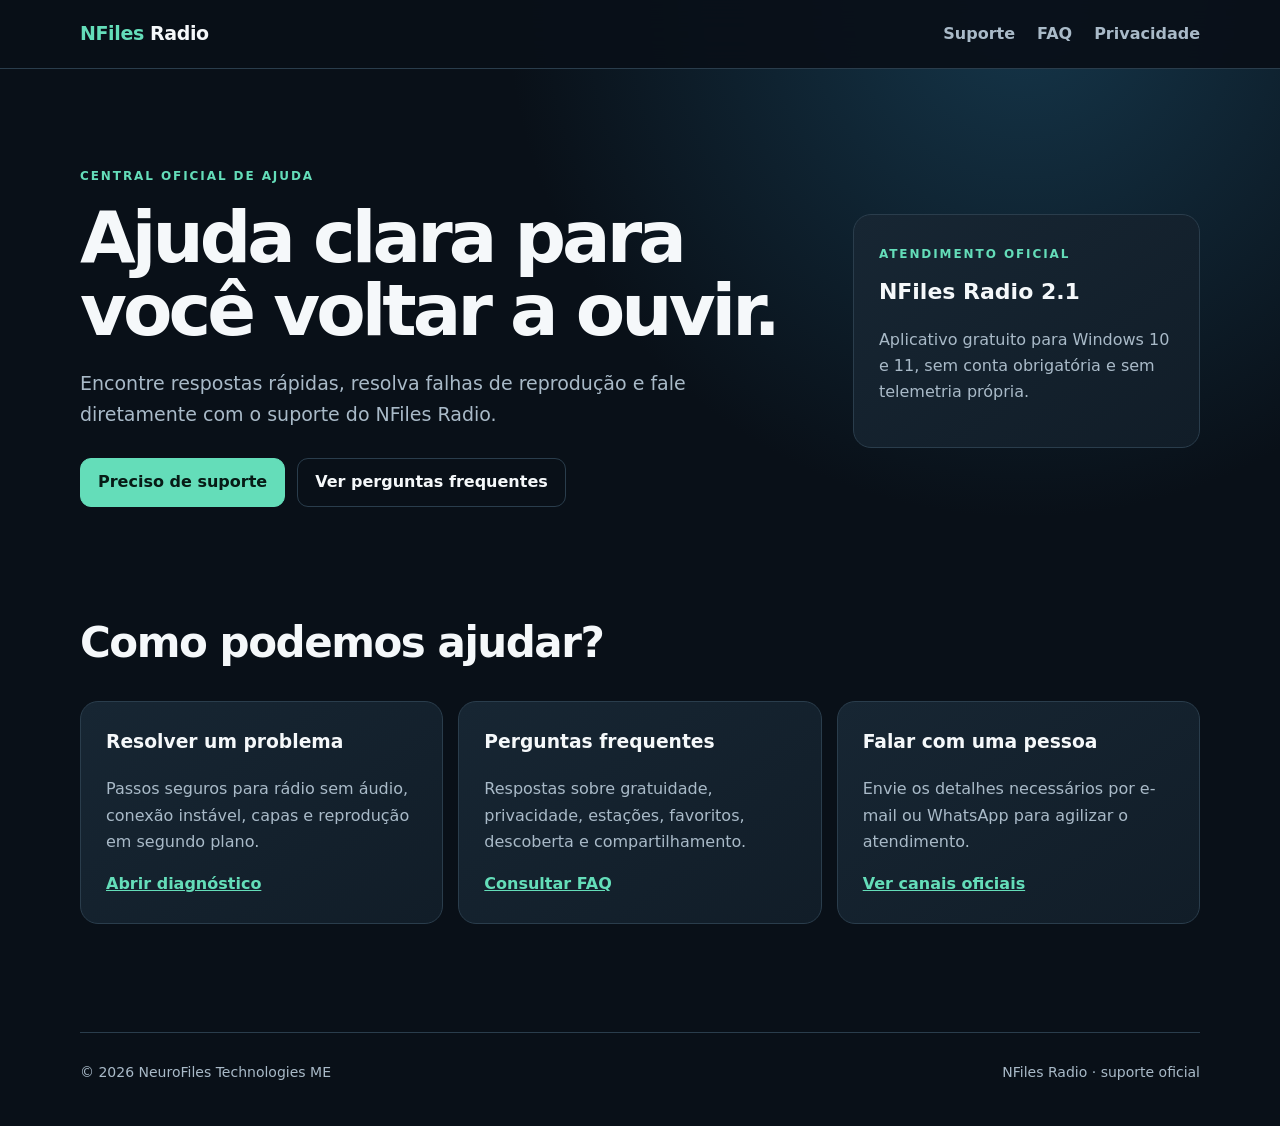
==== docs/index.html @ c46e3ecd "feat: publish official support and FAQ pages" ====
<!doctype html>
<html lang="pt-BR">
<head>
  <meta charset="utf-8">
  <meta name="viewport" content="width=device-width, initial-scale=1">
  <meta name="description" content="Central oficial de suporte, ajuda e perguntas frequentes do NFiles Radio para Windows.">
  <meta http-equiv="Content-Security-Policy" content="default-src 'self'; style-src 'self'; img-src 'self' data:; object-src 'none'; base-uri 'none'; form-action 'none'; upgrade-insecure-requests">
  <title>Central de Ajuda — NFiles Radio</title>
  <link rel="stylesheet" href="styles.css">
</head>
<body>
<a class="skip" href="#conteudo">Ir para o conteúdo</a>
<header><div class="nav"><a class="brand" href="index.html"><span>NFiles</span> Radio</a><nav aria-label="Principal"><a href="support.html">Suporte</a><a href="faq.html">FAQ</a><a href="privacy.html">Privacidade</a></nav></div></header>
<main id="conteudo">
  <section class="hero">
    <div><p class="eyebrow">CENTRAL OFICIAL DE AJUDA</p><h1>Ajuda clara para você voltar a ouvir.</h1><p class="lead">Encontre respostas rápidas, resolva falhas de reprodução e fale diretamente com o suporte do NFiles Radio.</p><div class="actions"><a class="button" href="support.html">Preciso de suporte</a><a class="button secondary" href="faq.html">Ver perguntas frequentes</a></div></div>
    <aside class="status" aria-label="Informações do produto"><span class="eyebrow">ATENDIMENTO OFICIAL</span><strong>NFiles Radio 2.1</strong><p>Aplicativo gratuito para Windows 10 e 11, sem conta obrigatória e sem telemetria própria.</p></aside>
  </section>
  <section><h2>Como podemos ajudar?</h2><div class="grid"><article class="card"><h3>Resolver um problema</h3><p>Passos seguros para rádio sem áudio, conexão instável, capas e reprodução em segundo plano.</p><a href="support.html#diagnostico">Abrir diagnóstico</a></article><article class="card"><h3>Perguntas frequentes</h3><p>Respostas sobre gratuidade, privacidade, estações, favoritos, descoberta e compartilhamento.</p><a href="faq.html">Consultar FAQ</a></article><article class="card"><h3>Falar com uma pessoa</h3><p>Envie os detalhes necessários por e-mail ou WhatsApp para agilizar o atendimento.</p><a href="support.html#contato">Ver canais oficiais</a></article></div></section>
</main>
<footer><span>© 2026 NeuroFiles Technologies ME</span><span>NFiles Radio · suporte oficial</span></footer>
</body>
</html>
---- docs/styles.css ----
:root {
  color-scheme: dark;
  --bg: #091018;
  --panel: #111d28;
  --panel-2: #172633;
  --line: #2a3d4c;
  --text: #f5f8fa;
  --muted: #a9bac8;
  --accent: #64ddb9;
  --accent-dark: #071b16;
  font-family: "Segoe UI", system-ui, -apple-system, sans-serif;
}
* { box-sizing: border-box; }
html { scroll-behavior: smooth; }
body { margin: 0; background: radial-gradient(circle at 80% 0, #15364a 0, transparent 34%), var(--bg); color: var(--text); line-height: 1.65; }
a { color: var(--accent); }
.skip { position: absolute; left: -9999px; }
.skip:focus { left: 16px; top: 12px; z-index: 5; padding: 10px 14px; background: var(--text); color: var(--bg); }
header { position: sticky; top: 0; z-index: 3; border-bottom: 1px solid var(--line); background: #091018ed; backdrop-filter: blur(16px); }
.nav { width: min(1120px, 92vw); min-height: 68px; margin: auto; display: flex; align-items: center; gap: 26px; }
.brand { margin-right: auto; color: var(--text); text-decoration: none; font-size: 19px; font-weight: 800; letter-spacing: -.02em; }
.brand span, .eyebrow { color: var(--accent); }
nav { display: flex; gap: 22px; }
nav a { color: var(--muted); text-decoration: none; font-weight: 600; }
nav a:hover, nav a:focus-visible { color: var(--text); }
main, footer { width: min(1120px, 92vw); margin: auto; }
.hero { padding: 86px 0 58px; display: grid; grid-template-columns: 1.35fr .65fr; gap: 52px; align-items: center; }
.eyebrow { font-size: 12px; font-weight: 800; letter-spacing: .16em; }
h1 { margin: 14px 0 20px; max-width: 780px; font-size: clamp(42px, 6vw, 72px); line-height: 1.02; letter-spacing: -.055em; }
h2 { margin-top: 0; font-size: clamp(28px, 4vw, 42px); line-height: 1.12; letter-spacing: -.035em; }
h3 { margin-top: 0; }
.lead { max-width: 760px; color: var(--muted); font-size: 19px; }
.actions { display: flex; flex-wrap: wrap; gap: 12px; margin-top: 28px; }
.button { display: inline-flex; align-items: center; justify-content: center; min-height: 44px; padding: 10px 17px; border: 1px solid var(--accent); border-radius: 11px; background: var(--accent); color: var(--accent-dark); text-decoration: none; font-weight: 750; }
.button.secondary { background: transparent; color: var(--text); border-color: var(--line); }
.status, .card, details { background: linear-gradient(145deg, var(--panel-2), var(--panel)); border: 1px solid var(--line); border-radius: 18px; }
.status, .card { padding: 25px; }
.status strong { display: block; margin: 8px 0; font-size: 22px; }
.status p, .card p, details p, footer { color: var(--muted); }
section { padding: 54px 0; }
.grid { display: grid; grid-template-columns: repeat(3, 1fr); gap: 15px; }
.contact-grid { grid-template-columns: repeat(3, 1fr); }
.card a { font-weight: 700; overflow-wrap: anywhere; }
.steps { padding-left: 22px; }
.steps li { margin: 10px 0; }
.faq { max-width: 900px; }
details { margin: 12px 0; padding: 0 22px; }
summary { cursor: pointer; padding: 20px 0; font-weight: 700; }
details p { margin: -4px 0 22px; }
.notice { border-left: 3px solid var(--accent); padding: 4px 0 4px 18px; color: var(--muted); }
footer { display: flex; justify-content: space-between; gap: 20px; margin-top: 54px; padding: 28px 0 42px; border-top: 1px solid var(--line); font-size: 14px; }
:focus-visible { outline: 3px solid var(--accent); outline-offset: 3px; }
@media (max-width: 800px) { .hero { grid-template-columns: 1fr; gap: 24px; padding-top: 60px; } .grid, .contact-grid { grid-template-columns: 1fr; } }
@media (max-width: 620px) { nav { gap: 12px; font-size: 14px; } nav a:first-child { display: none; } h1 { font-size: 42px; } footer { flex-direction: column; } }
@media (prefers-reduced-motion: reduce) { html { scroll-behavior: auto; } }
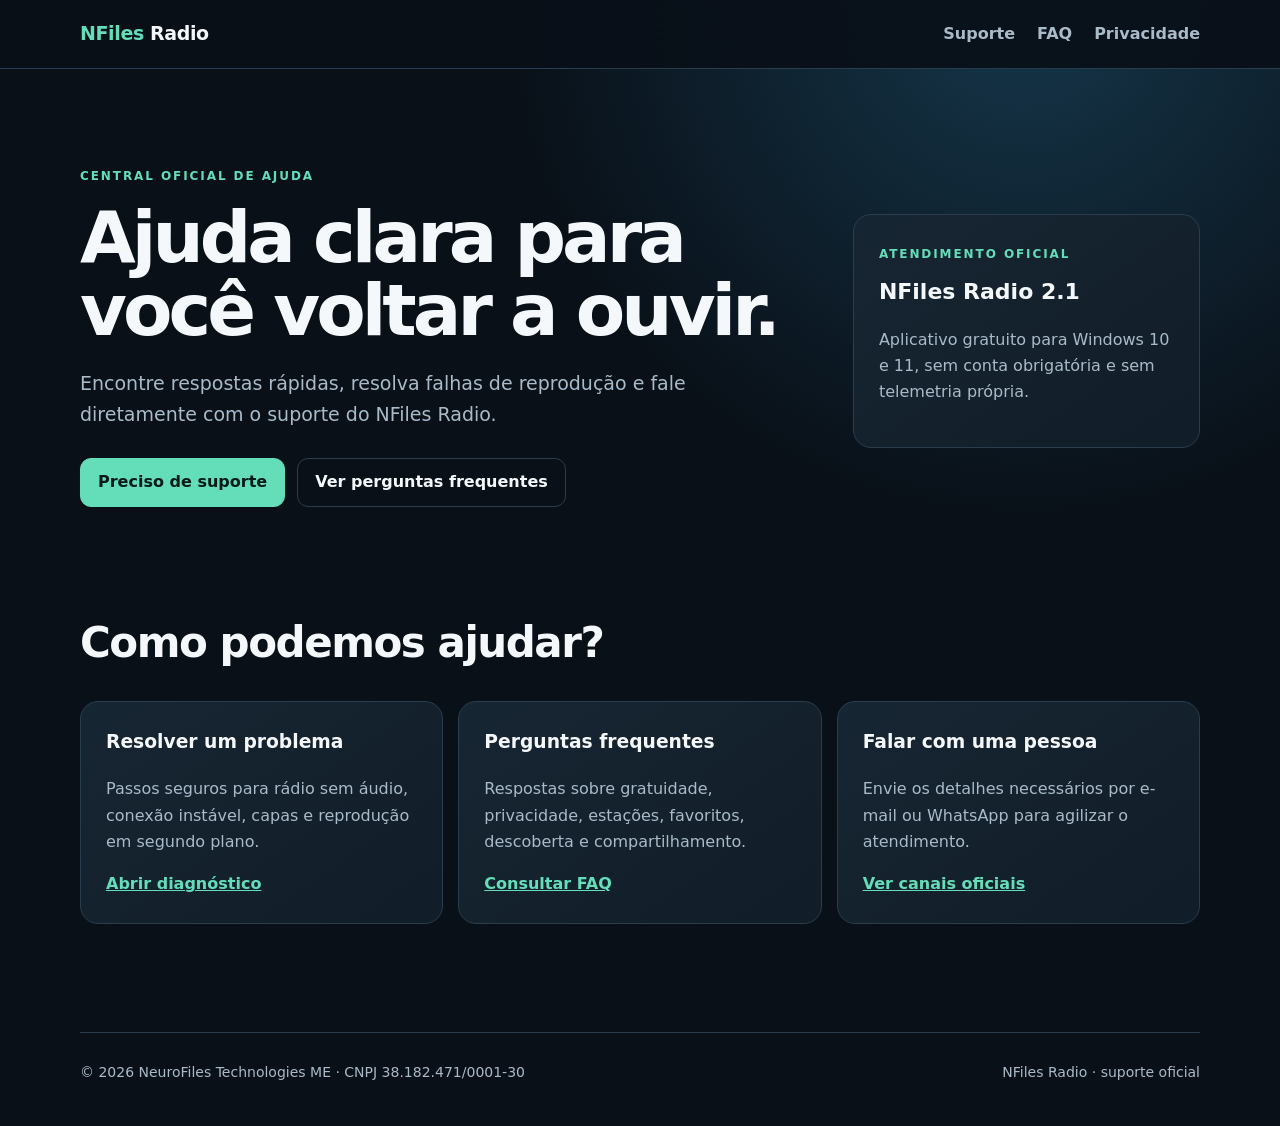
==== commit 46ff8cd4: "fix: move company registration to page footer" ====
--- a/docs/index.html
+++ b/docs/index.html
@@ -18,6 +18,6 @@
   </section>
   <section><h2>Como podemos ajudar?</h2><div class="grid"><article class="card"><h3>Resolver um problema</h3><p>Passos seguros para rádio sem áudio, conexão instável, capas e reprodução em segundo plano.</p><a href="support.html#diagnostico">Abrir diagnóstico</a></article><article class="card"><h3>Perguntas frequentes</h3><p>Respostas sobre gratuidade, privacidade, estações, favoritos, descoberta e compartilhamento.</p><a href="faq.html">Consultar FAQ</a></article><article class="card"><h3>Falar com uma pessoa</h3><p>Envie os detalhes necessários por e-mail ou WhatsApp para agilizar o atendimento.</p><a href="support.html#contato">Ver canais oficiais</a></article></div></section>
 </main>
-<footer><span>© 2026 NeuroFiles Technologies ME</span><span>NFiles Radio · suporte oficial</span></footer>
+<footer><span>© 2026 NeuroFiles Technologies ME · CNPJ 38.182.471/0001-30</span><span>NFiles Radio · suporte oficial</span></footer>
 </body>
 </html>
